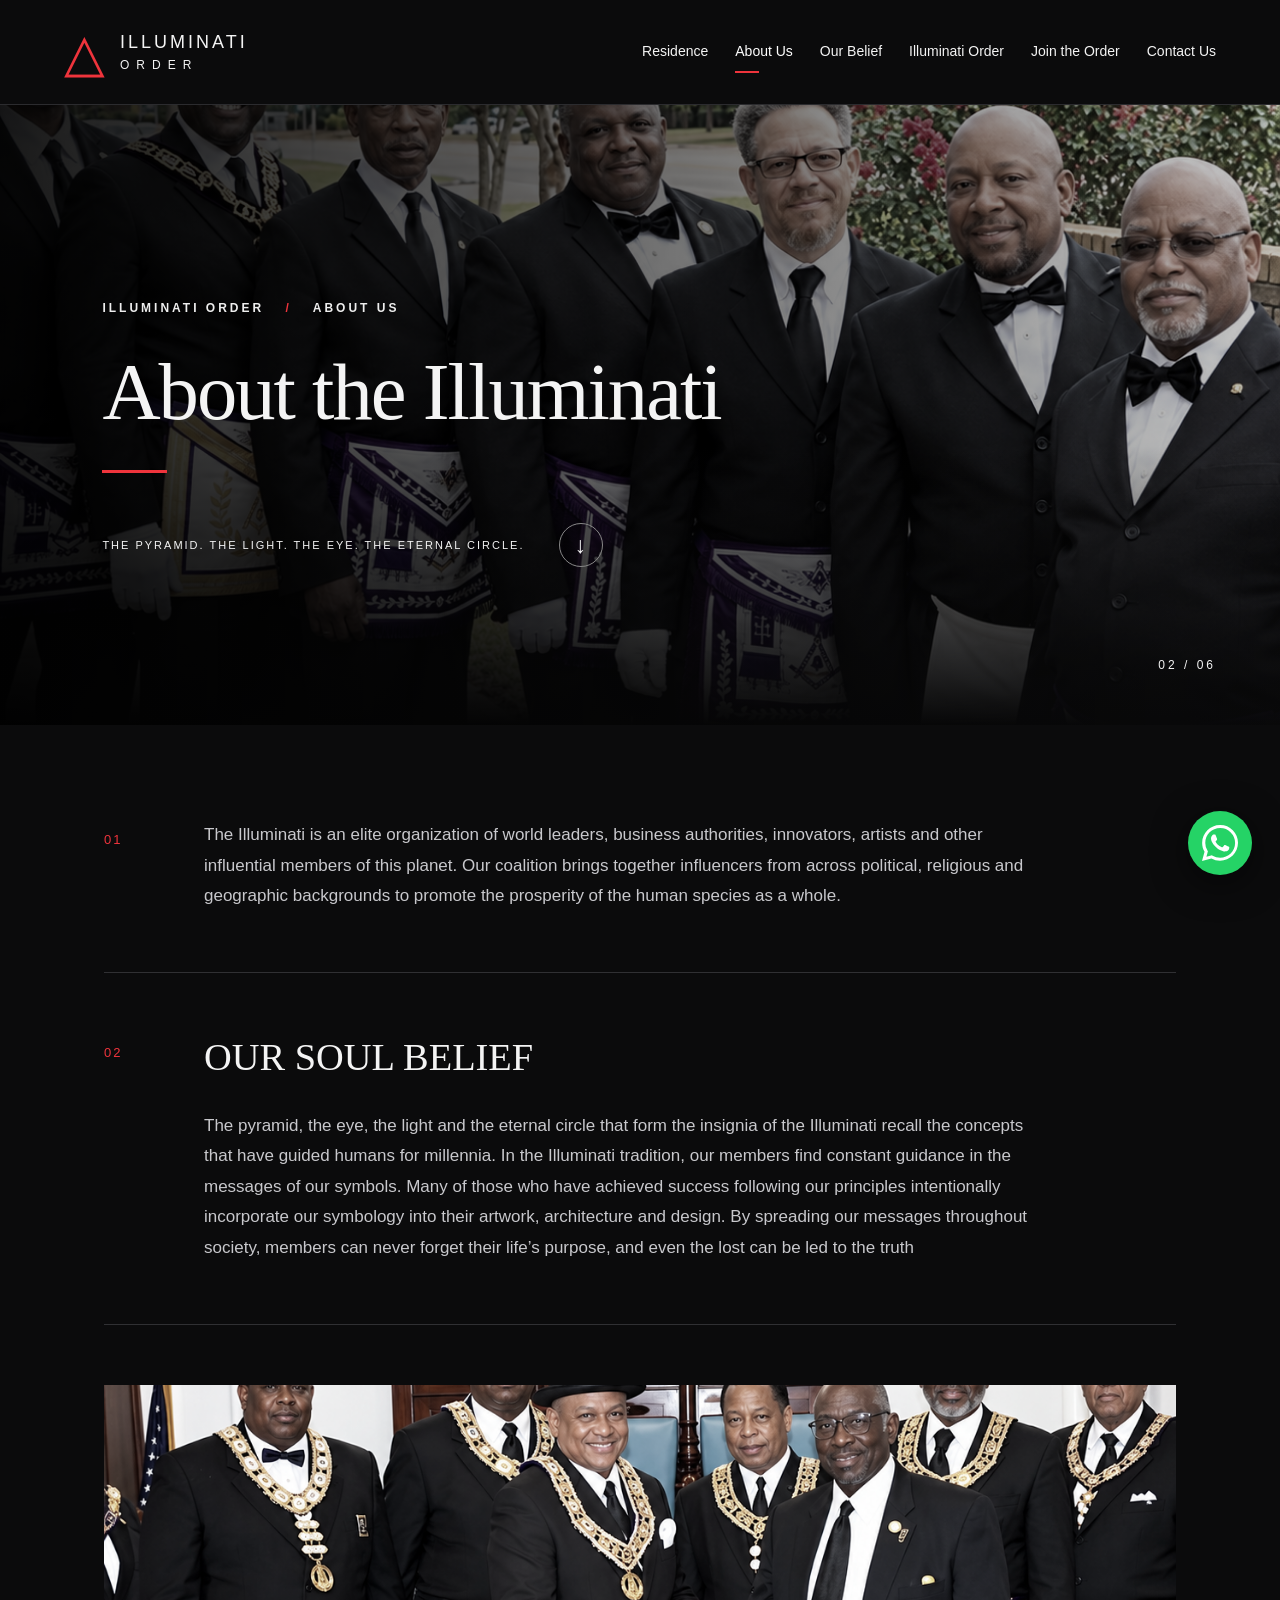
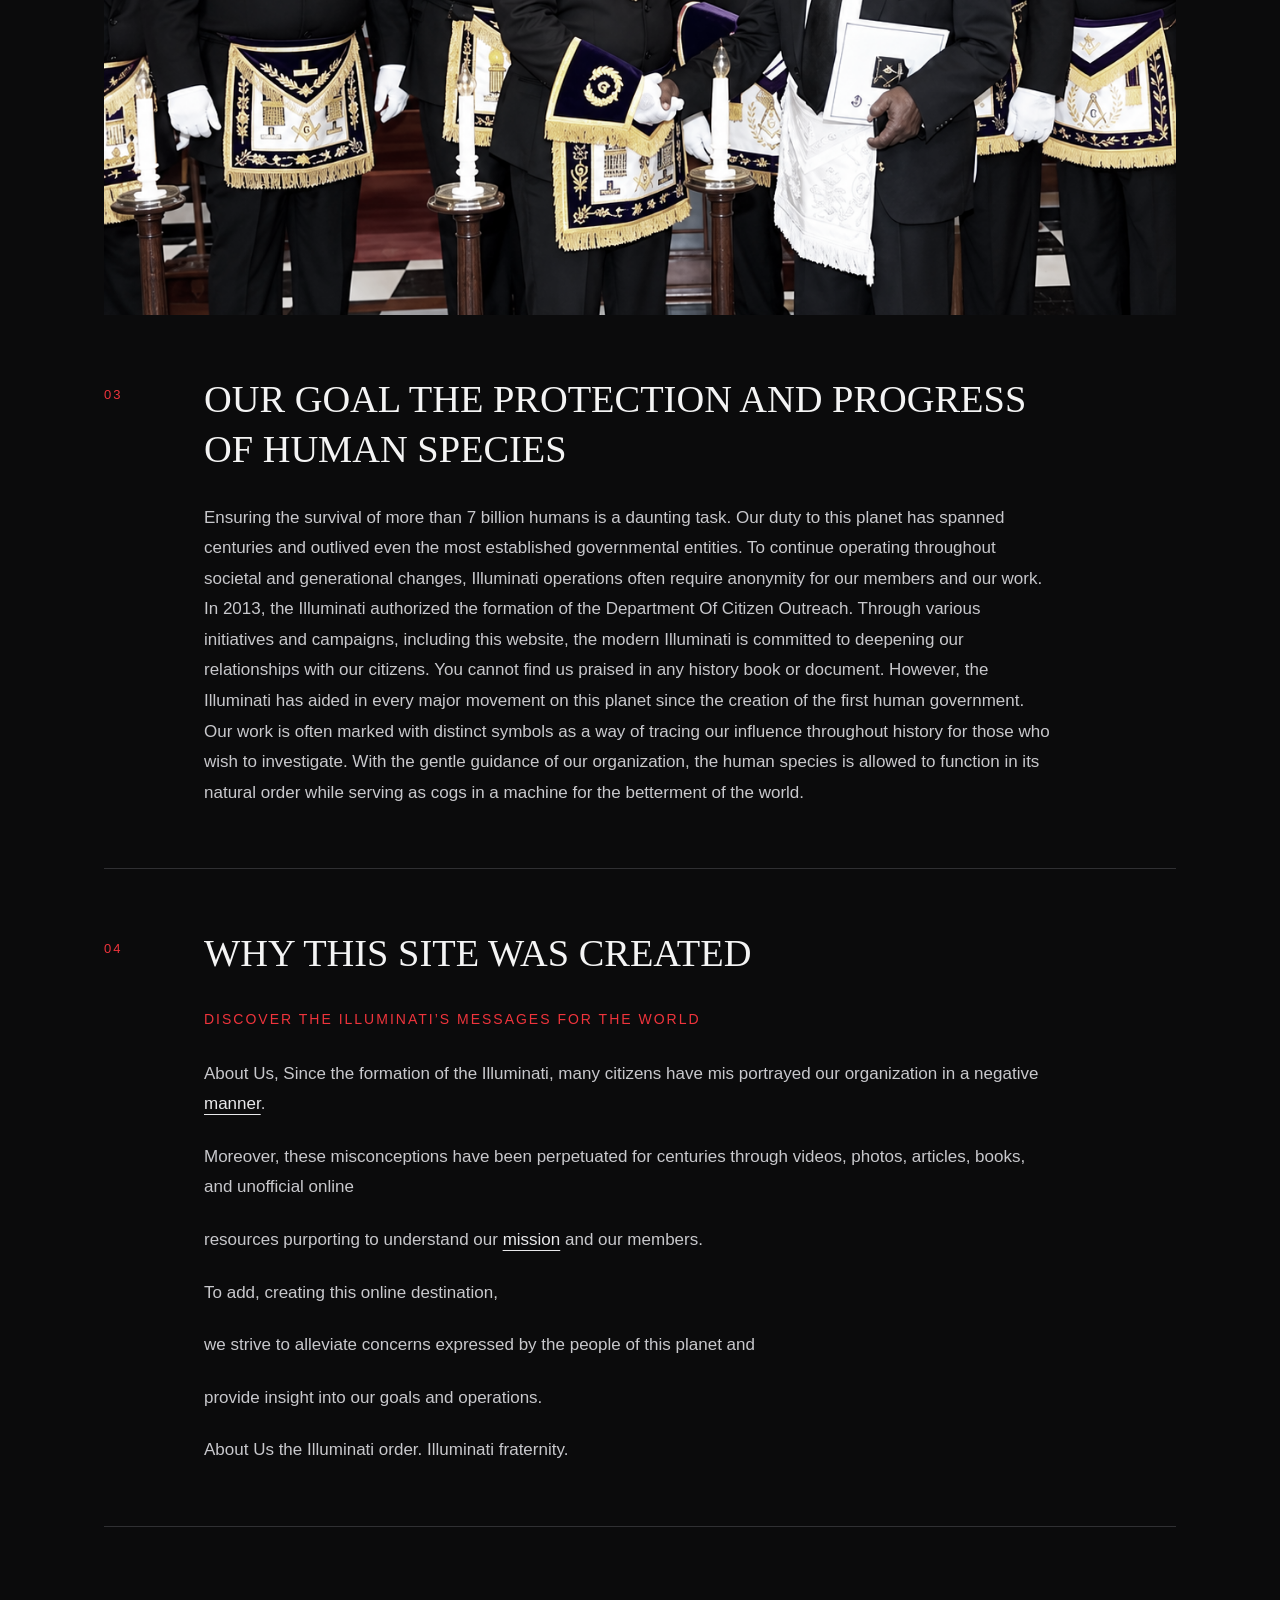
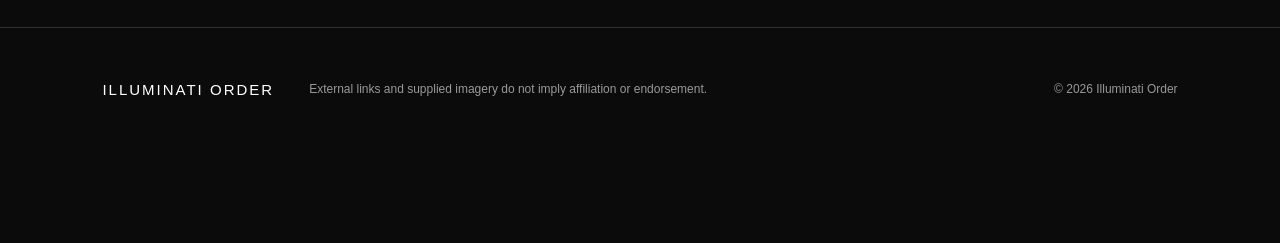
==== about-us.html @ 65c06353 "Add files via upload" ====
<!doctype html><html lang="en"><head><meta charset="utf-8"><meta name="viewport" content="width=device-width, initial-scale=1"><title>About Us | Illuminati Order</title><meta name="description" content="Illuminati Order — About Us."><link rel="icon" type="image/svg+xml" href="data:image/svg+xml,%3Csvg xmlns='http://www.w3.org/2000/svg' viewBox='0 0 32 32'%3E%3Crect width='32' height='32' fill='%23090909'/%3E%3Cpath d='M16 5L29 27H3Z' fill='none' stroke='%23e63138' stroke-width='2'/%3E%3Ccircle cx='16' cy='19' r='3' fill='white'/%3E%3C/svg%3E"><link rel="stylesheet" href="styles.css"><script defer src="app.js"></script></head><body><a class="skip" href="#main">Skip to content</a><header><a class="brand" href="index.html"><span class="brand-symbol" aria-hidden="true">△</span><span>ILLUMINATI<span class="brand-small">ORDER</span></span></a><nav aria-label="Main navigation"><a href="index.html" >Residence</a><a href="about-us.html" aria-current="page">About Us</a><a href="our-belief.html" >Our Belief</a><a href="illuminati-order.html" >Illuminati Order</a><a href="join-the-order.html" >Join the Order</a><a href="contact-us.html" >Contact Us</a></nav></header><main id="main"><section class="hero"><img src="assets/illumanti%20brotherhood.png" alt="User-provided illustrative imagery"><div class="hero-shade"></div><div class="hero-copy"><span class="eyebrow">ILLUMINATI ORDER <span class="slash">/</span> ABOUT US</span><h1>About the Illuminati</h1><div class="hero-bottom"><span>THE PYRAMID. THE LIGHT. THE EYE. THE ETERNAL CIRCLE.</span><a href="#content" aria-label="Read page content">↓</a></div></div><span class="hero-index">02 / 06</span></section><div id="content" class="content"><section class="reading reveal"><span class="section-number">01</span><div><p>The Illuminati is an elite organization of world leaders, business authorities, innovators, artists and other influential members of this planet. Our coalition brings together influencers from across political, religious and geographic backgrounds to promote the prosperity of the human species as a whole.</p></div></section><section class="reading reveal"><span class="section-number">02</span><div><h2>OUR SOUL BELIEF</h2><p>The pyramid, the eye, the light and the eternal circle that form the insignia of the Illuminati recall the concepts that have guided humans for millennia. In the Illuminati tradition, our members find constant guidance in the messages of our symbols. Many of those who have achieved success following our principles intentionally incorporate our symbology into their artwork, architecture and design. By spreading our messages throughout society, members can never forget their life’s purpose, and even the lost can be led to the truth</p></div></section><figure class="wide-image reveal"><img src="assets/illuminati%20group%20photo.png" alt="User-provided illustrative imagery" loading="lazy"></figure><section class="reading reveal"><span class="section-number">03</span><div><h2>OUR GOAL THE PROTECTION AND PROGRESS OF HUMAN SPECIES</h2><p>Ensuring the survival of more than 7 billion humans is a daunting task. Our duty to this planet has spanned centuries and outlived even the most established governmental entities. To continue operating throughout societal and generational changes, Illuminati operations often require anonymity for our members and our work. In 2013, the Illuminati authorized the formation of the Department Of Citizen Outreach. Through various initiatives and campaigns, including this website, the modern Illuminati is committed to deepening our relationships with our citizens. You cannot find us praised in any history book or document. However, the Illuminati has aided in every major movement on this planet since the creation of the first human government. Our work is often marked with distinct symbols as a way of tracing our influence throughout history for those who wish to investigate. With the gentle guidance of our organization, the human species is allowed to function in its natural order while serving as cogs in a machine for the betterment of the world.</p></div></section><section class="reading reveal"><span class="section-number">04</span><div><h2>WHY THIS SITE WAS CREATED</h2><p><span class="subheading">DISCOVER THE ILLUMINATI’S MESSAGES FOR THE WORLD</span>About Us, Since the formation of the Illuminati, many citizens have mis portrayed our organization in a negative <a href="https://illuminatiworldasociety.org/join-the-illuminati/" target="_blank" rel="noopener noreferrer">manner</a>.</p><p>Moreover, these misconceptions have been perpetuated for centuries through videos, photos, articles, books, and unofficial online</p><p>resources purporting to understand our <a href="https://www.bing.com/" target="_blank" rel="noopener noreferrer">mission</a> and our members.</p><p>To add, creating this online destination,</p><p>we strive to alleviate concerns expressed by the people of this planet and</p><p>provide insight into our goals and operations.</p><p>About Us the Illuminati order. Illuminati fraternity.</p></div></section></div></main><footer><a class="footer-title" href="index.html">ILLUMINATI ORDER</a><p>External links and supplied imagery do not imply affiliation or endorsement.</p><span>© 2026 Illuminati Order</span></footer><a class="whatsapp" href="https://wa.me/256779151360" target="_blank" rel="noopener noreferrer" aria-label="Chat on WhatsApp at +256779151360"><svg viewBox="0 0 24 24" aria-hidden="true" focusable="false"><path fill="currentColor" d="M20.52 3.48A11.87 11.87 0 0 0 12.05 0C5.47 0 .11 5.35.1 11.94c0 2.1.55 4.16 1.6 5.97L0 24l6.25-1.64a11.95 11.95 0 0 0 5.8 1.48h.01C18.64 23.84 24 18.49 24 11.9c0-3.19-1.24-6.18-3.48-8.42ZM12.06 21.8a9.9 9.9 0 0 1-5.04-1.38l-.36-.21-3.71.97.99-3.62-.24-.37a9.86 9.86 0 0 1-1.52-5.25c0-5.47 4.46-9.92 9.94-9.92a9.85 9.85 0 0 1 7.03 2.92 9.87 9.87 0 0 1 2.91 7.03c0 5.47-4.47 9.83-10 9.83Zm5.45-7.42c-.3-.15-1.77-.87-2.04-.97-.27-.1-.47-.15-.67.15-.2.3-.77.97-.94 1.17-.17.2-.35.22-.65.07-.3-.15-1.26-.46-2.4-1.48-.89-.79-1.48-1.77-1.65-2.07-.17-.3-.02-.46.13-.61.13-.13.3-.35.45-.52.15-.17.2-.3.3-.5.1-.2.05-.37-.03-.52-.07-.15-.67-1.62-.92-2.22-.24-.58-.49-.5-.67-.51h-.57c-.2 0-.52.07-.8.37-.27.3-1.04 1.02-1.04 2.49 0 1.47 1.07 2.89 1.22 3.08.15.2 2.11 3.22 5.12 4.52.71.31 1.27.49 1.7.63.72.23 1.38.2 1.9.12.58-.09 1.77-.72 2.02-1.42.25-.7.25-1.3.17-1.42-.07-.12-.27-.2-.57-.35Z"/></svg></a></body></html>
---- styles.css ----
:root{color-scheme:dark;--red:#ef343c;--bg:#0b0b0c;--muted:#b1b1b6}*{box-sizing:border-box}html{scroll-behavior:smooth;scroll-padding-top:30px}body{margin:0;background:var(--bg);color:#f4f4f4;font-family:Arial,Helvetica,sans-serif;font-size:17px;line-height:1.8}a{color:inherit;text-underline-offset:5px}a:hover{color:var(--red)}header{min-height:105px;padding:22px 5%;display:flex;align-items:center;justify-content:space-between;gap:30px;border-bottom:1px solid #2b2b2e}.brand{display:flex;align-items:center;gap:12px;text-decoration:none;font-size:18px;letter-spacing:3px;line-height:1.25}.brand-symbol{font-size:53px;color:var(--red);line-height:1}.brand-small{display:block;font-size:12px;letter-spacing:7px;margin-top:5px}nav{display:flex;gap:27px;flex-wrap:wrap}nav a{font-size:14px;text-decoration:none;white-space:nowrap;padding:8px 0;position:relative}nav a[aria-current]{color:white}nav a[aria-current]:after{content:'';position:absolute;bottom:0;left:0;width:24px;height:2px;background:var(--red)}.hero{height:620px;min-height:480px;position:relative;overflow:hidden;background:#151515}.hero>img{width:100%;height:100%;object-fit:cover;object-position:center 44%;filter:saturate(.35)}.hero-shade{position:absolute;inset:0;background:linear-gradient(90deg,rgba(0,0,0,.9),rgba(0,0,0,.22)),linear-gradient(0deg,#0b0b0c,transparent 45%)}.hero-copy{position:absolute;inset:0;padding:85px 8% 50px;display:flex;flex-direction:column;justify-content:center}.eyebrow{font-size:12px;letter-spacing:3px;font-weight:700;color:#eee}.slash{color:var(--red);margin:0 15px}h1{font-family:Georgia,'Times New Roman',serif;font-weight:400;font-size:clamp(48px,6.3vw,92px);line-height:1.07;letter-spacing:-2px;max-width:790px;margin:30px 0 50px}h1:after{content:'';display:block;width:65px;height:3px;background:var(--red);margin-top:35px}.hero-bottom{display:flex;gap:35px;align-items:center;max-width:730px;font-size:11px;letter-spacing:2px}.hero-bottom a{border:1px solid #888;border-radius:50%;height:44px;width:44px;display:grid;place-items:center;text-decoration:none;font-size:23px;flex-shrink:0}.hero-index{position:absolute;right:5%;bottom:48px;font-size:12px;letter-spacing:3px}.independent{padding:22px 8%;border-bottom:1px solid #28282a;display:flex;gap:30px;align-items:center;font-size:11px;letter-spacing:1.6px;color:var(--red)}.independent span{max-width:900px;font-size:12px;line-height:1.6;letter-spacing:0;color:var(--muted)}.content{max-width:1200px;margin:auto;padding:35px 5% 100px}.reading{display:grid;grid-template-columns:75px 1fr;gap:25px;padding:60px 0;border-bottom:1px solid #303033}.section-number{font-size:13px;color:var(--red);letter-spacing:2px;padding-top:8px}.reading>div{max-width:850px}h2{font-family:Georgia,serif;font-size:clamp(27px,3vw,40px);font-weight:400;line-height:1.3;margin:0 0 28px}.reading p{color:#c8c8cc;margin:0 0 22px}.reading p:last-child{margin-bottom:0}.reading p a{color:#e9e9eb}.subheading{display:block;color:var(--red);font-size:14px;letter-spacing:2px;margin-bottom:26px}.wide-image{margin:60px 0 0}.wide-image img{width:100%;max-height:530px;object-fit:cover;display:block;filter:saturate(.45)}figcaption{font-size:12px;color:#999;margin-top:10px}.contact-layout{display:grid;grid-template-columns:1fr 1fr;gap:65px;padding:65px 0}.contact-layout h2{margin-top:20px}.contact-layout a{overflow-wrap:anywhere}label{display:block;font-size:14px;margin-bottom:20px}input,textarea{display:block;width:100%;margin-top:8px;padding:14px;background:#151517;border:1px solid #505055;color:white;font:inherit;border-radius:0}textarea{resize:vertical}button{background:var(--red);color:white;border:0;padding:17px 23px;font:inherit;font-size:15px;cursor:pointer;width:100%;display:flex;justify-content:space-between}button:hover{background:#c9242b}.muted{font-size:13px;color:var(--muted)}footer{padding:48px 8% 140px;border-top:1px solid #303033;display:flex;flex-wrap:wrap;gap:20px 35px;align-items:center;font-size:12px;color:#999}footer p{margin:0;flex:1}.footer-title{font-size:15px;letter-spacing:2px;color:white;text-decoration:none}.whatsapp{position:fixed;right:28px;bottom:25px;z-index:10;display:flex;align-items:center;gap:18px;background:#dc2730;padding:13px 20px;box-shadow:0 8px 35px #0008;text-decoration:none;font-size:14px;line-height:1.5;animation:shake 6s ease-in-out infinite}.whatsapp:hover{color:white;background:#b51f26;animation-play-state:paused}.whatsapp small{display:block;font-size:12px;letter-spacing:1px}.chat-icon{font-size:24px}.skip{position:fixed;top:-100px;z-index:100;background:white;color:black;padding:10px}.skip:focus{top:0}:focus-visible{outline:3px solid white;outline-offset:5px}.reveal.ready{opacity:0;transform:translateY(25px);transition:opacity .7s,transform .7s}.reveal.ready.visible{opacity:1;transform:none}@keyframes shake{0%,85%,100%{transform:translateX(0)}88%,94%{transform:translateX(-4px) rotate(-1deg)}91%,97%{transform:translateX(4px) rotate(1deg)}}@media(max-width:1050px){header{align-items:flex-start;flex-direction:column;gap:18px}nav{gap:15px 25px}.hero{height:560px}.contact-layout{gap:35px}}@media(max-width:600px){header{padding:22px 6%}nav{gap:10px 20px}nav a{font-size:13px}.hero{height:520px}.hero-copy{padding:50px 7%}.hero-bottom{font-size:10px;gap:15px;max-width:95%}.hero-index{display:none}.eyebrow{font-size:10px;letter-spacing:1.5px}h1{letter-spacing:-1px}.independent{display:block;padding:20px 7%}.independent span{display:block;margin-top:8px}.content{padding:10px 7% 65px}.reading{grid-template-columns:30px 1fr;gap:15px;padding:40px 0}.section-number{font-size:11px}.contact-layout{grid-template-columns:1fr}.whatsapp{right:16px;bottom:16px;padding:10px 16px}footer{display:block}footer p{margin:20px 0}.wide-image img{min-height:280px}.reading p{font-size:16px}}@media(prefers-reduced-motion:reduce){html{scroll-behavior:auto}.whatsapp{animation:none}.reveal.ready{opacity:1;transform:none;transition:none}}

/* Compact contact icon and Residence emblem */
.brand-eye{width:62px;height:62px;object-fit:cover;border-radius:50%;border:1px solid #4e3535}.whatsapp{width:64px;height:64px;display:grid;place-items:center;padding:14px;border-radius:50%;background:#25d366;color:#fff;animation:whatsapp-dance 3.5s ease-in-out infinite}.whatsapp svg{width:36px;height:36px}.whatsapp:hover{background:#128c7e;color:white}.whatsapp:focus-visible{outline:3px solid white;outline-offset:5px}@keyframes whatsapp-dance{0%,65%,100%{transform:translateY(0) rotate(0)}72%{transform:translateY(-9px) rotate(-12deg)}79%{transform:translateY(0) rotate(10deg)}86%{transform:translateY(-6px) rotate(-8deg)}93%{transform:translateY(0) rotate(5deg)}}@media(prefers-reduced-motion:reduce){.whatsapp{animation:none}}
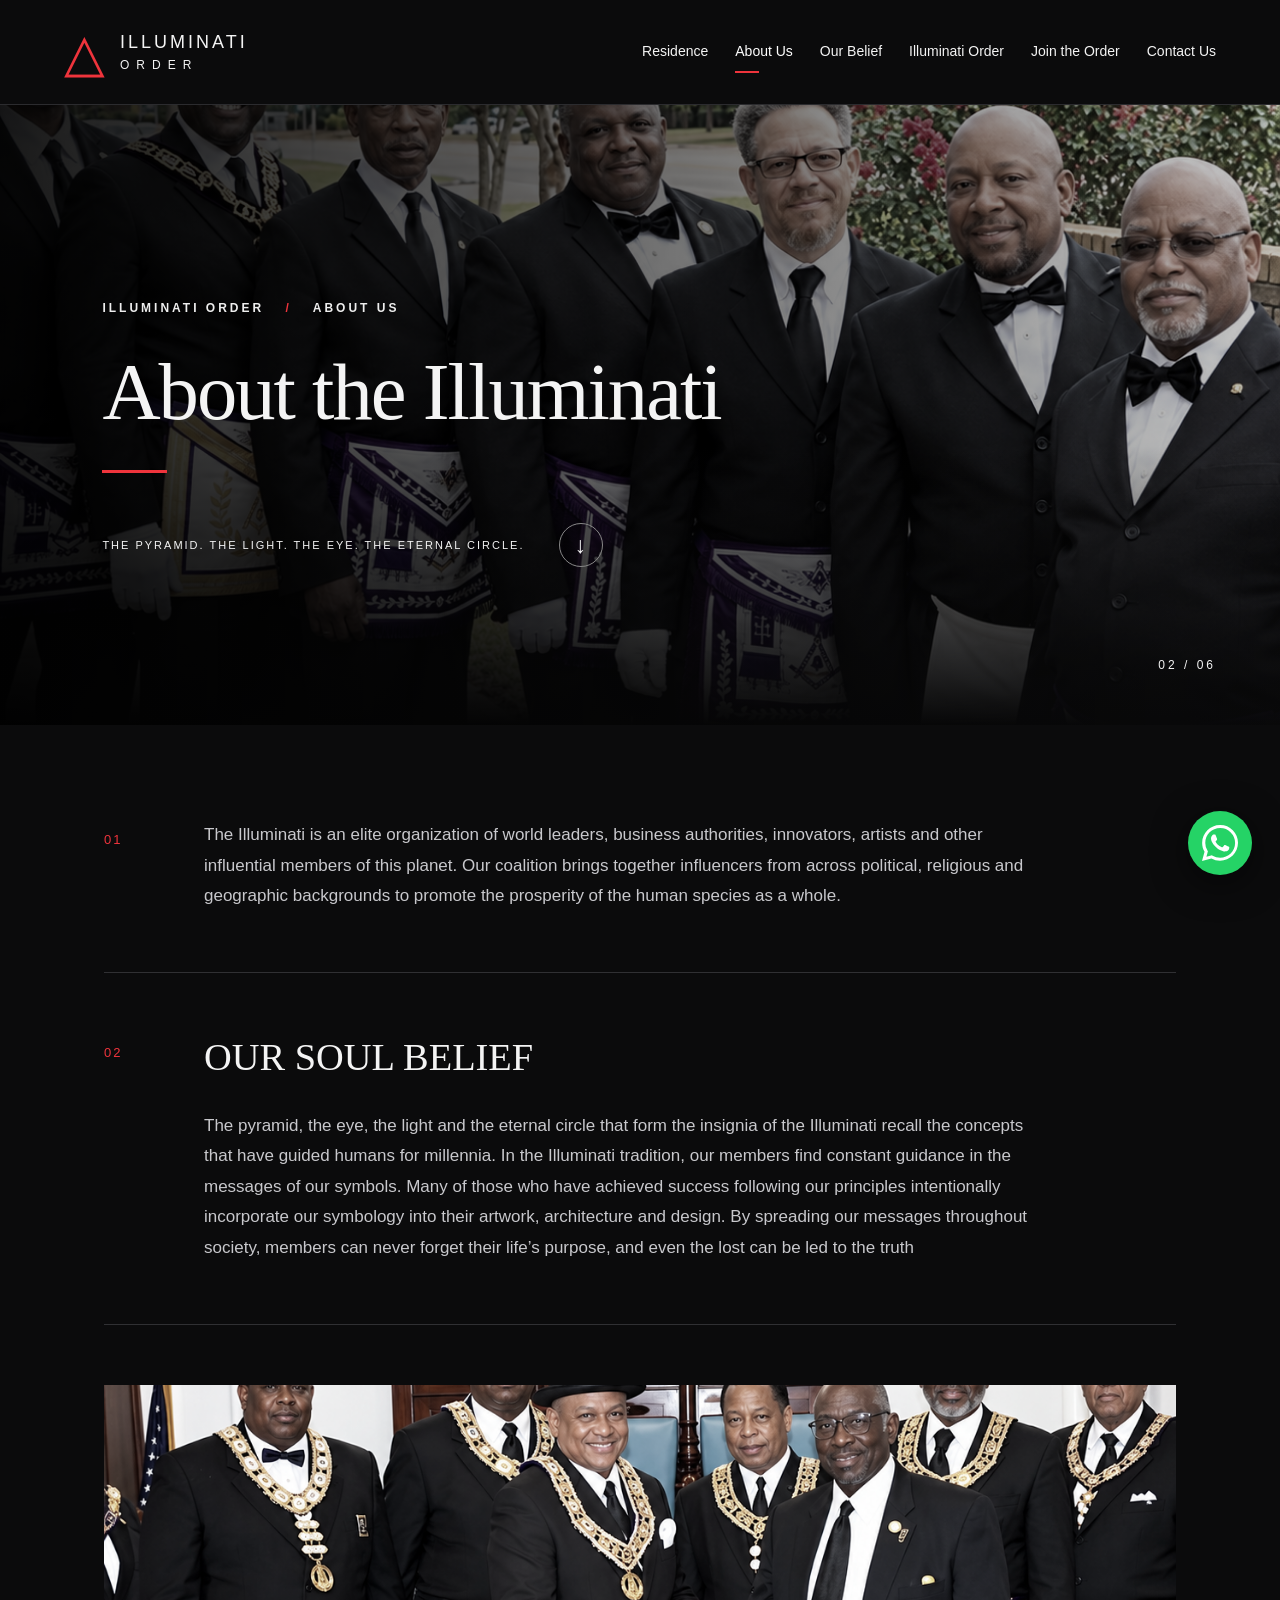
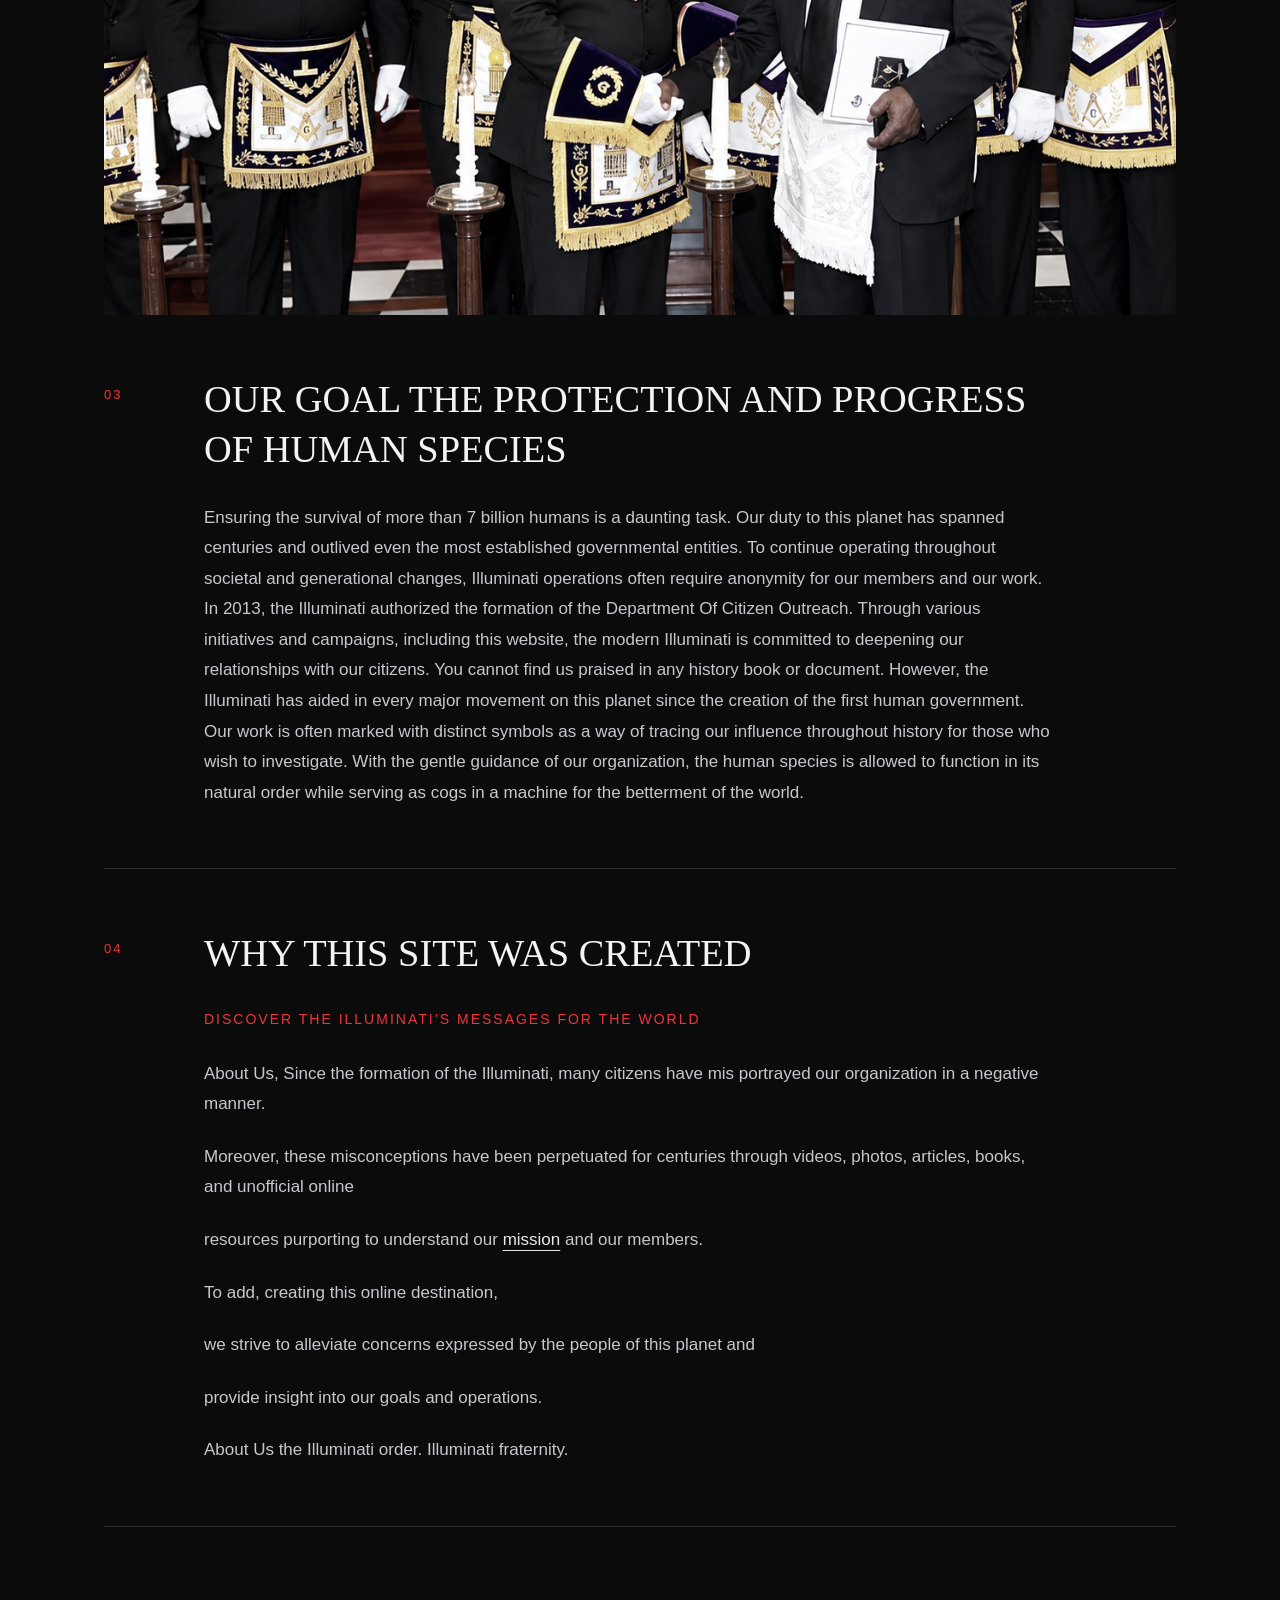
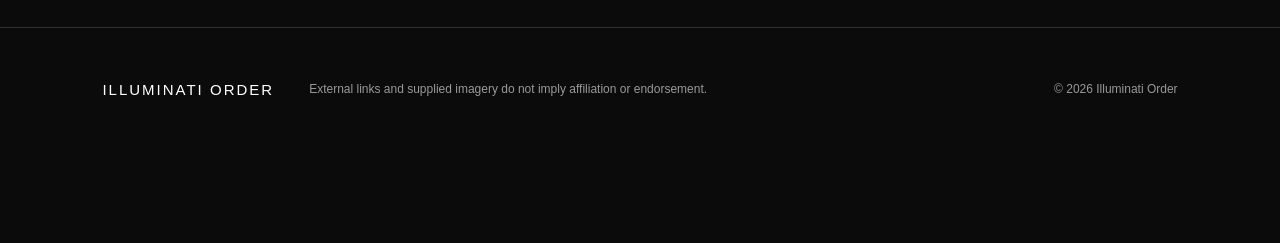
==== commit 6abd985a: "Add files via upload" ====
--- a/about-us.html
+++ b/about-us.html
@@ -1 +1 @@
-<!doctype html><html lang="en"><head><meta charset="utf-8"><meta name="viewport" content="width=device-width, initial-scale=1"><title>About Us | Illuminati Order</title><meta name="description" content="Illuminati Order — About Us."><link rel="icon" type="image/svg+xml" href="data:image/svg+xml,%3Csvg xmlns='http://www.w3.org/2000/svg' viewBox='0 0 32 32'%3E%3Crect width='32' height='32' fill='%23090909'/%3E%3Cpath d='M16 5L29 27H3Z' fill='none' stroke='%23e63138' stroke-width='2'/%3E%3Ccircle cx='16' cy='19' r='3' fill='white'/%3E%3C/svg%3E"><link rel="stylesheet" href="styles.css"><script defer src="app.js"></script></head><body><a class="skip" href="#main">Skip to content</a><header><a class="brand" href="index.html"><span class="brand-symbol" aria-hidden="true">△</span><span>ILLUMINATI<span class="brand-small">ORDER</span></span></a><nav aria-label="Main navigation"><a href="index.html" >Residence</a><a href="about-us.html" aria-current="page">About Us</a><a href="our-belief.html" >Our Belief</a><a href="illuminati-order.html" >Illuminati Order</a><a href="join-the-order.html" >Join the Order</a><a href="contact-us.html" >Contact Us</a></nav></header><main id="main"><section class="hero"><img src="assets/illumanti%20brotherhood.png" alt="User-provided illustrative imagery"><div class="hero-shade"></div><div class="hero-copy"><span class="eyebrow">ILLUMINATI ORDER <span class="slash">/</span> ABOUT US</span><h1>About the Illuminati</h1><div class="hero-bottom"><span>THE PYRAMID. THE LIGHT. THE EYE. THE ETERNAL CIRCLE.</span><a href="#content" aria-label="Read page content">↓</a></div></div><span class="hero-index">02 / 06</span></section><div id="content" class="content"><section class="reading reveal"><span class="section-number">01</span><div><p>The Illuminati is an elite organization of world leaders, business authorities, innovators, artists and other influential members of this planet. Our coalition brings together influencers from across political, religious and geographic backgrounds to promote the prosperity of the human species as a whole.</p></div></section><section class="reading reveal"><span class="section-number">02</span><div><h2>OUR SOUL BELIEF</h2><p>The pyramid, the eye, the light and the eternal circle that form the insignia of the Illuminati recall the concepts that have guided humans for millennia. In the Illuminati tradition, our members find constant guidance in the messages of our symbols. Many of those who have achieved success following our principles intentionally incorporate our symbology into their artwork, architecture and design. By spreading our messages throughout society, members can never forget their life’s purpose, and even the lost can be led to the truth</p></div></section><figure class="wide-image reveal"><img src="assets/illuminati%20group%20photo.png" alt="User-provided illustrative imagery" loading="lazy"></figure><section class="reading reveal"><span class="section-number">03</span><div><h2>OUR GOAL THE PROTECTION AND PROGRESS OF HUMAN SPECIES</h2><p>Ensuring the survival of more than 7 billion humans is a daunting task. Our duty to this planet has spanned centuries and outlived even the most established governmental entities. To continue operating throughout societal and generational changes, Illuminati operations often require anonymity for our members and our work. In 2013, the Illuminati authorized the formation of the Department Of Citizen Outreach. Through various initiatives and campaigns, including this website, the modern Illuminati is committed to deepening our relationships with our citizens. You cannot find us praised in any history book or document. However, the Illuminati has aided in every major movement on this planet since the creation of the first human government. Our work is often marked with distinct symbols as a way of tracing our influence throughout history for those who wish to investigate. With the gentle guidance of our organization, the human species is allowed to function in its natural order while serving as cogs in a machine for the betterment of the world.</p></div></section><section class="reading reveal"><span class="section-number">04</span><div><h2>WHY THIS SITE WAS CREATED</h2><p><span class="subheading">DISCOVER THE ILLUMINATI’S MESSAGES FOR THE WORLD</span>About Us, Since the formation of the Illuminati, many citizens have mis portrayed our organization in a negative <a href="https://illuminatiworldasociety.org/join-the-illuminati/" target="_blank" rel="noopener noreferrer">manner</a>.</p><p>Moreover, these misconceptions have been perpetuated for centuries through videos, photos, articles, books, and unofficial online</p><p>resources purporting to understand our <a href="https://www.bing.com/" target="_blank" rel="noopener noreferrer">mission</a> and our members.</p><p>To add, creating this online destination,</p><p>we strive to alleviate concerns expressed by the people of this planet and</p><p>provide insight into our goals and operations.</p><p>About Us the Illuminati order. Illuminati fraternity.</p></div></section></div></main><footer><a class="footer-title" href="index.html">ILLUMINATI ORDER</a><p>External links and supplied imagery do not imply affiliation or endorsement.</p><span>© 2026 Illuminati Order</span></footer><a class="whatsapp" href="https://wa.me/256779151360" target="_blank" rel="noopener noreferrer" aria-label="Chat on WhatsApp at +256779151360"><svg viewBox="0 0 24 24" aria-hidden="true" focusable="false"><path fill="currentColor" d="M20.52 3.48A11.87 11.87 0 0 0 12.05 0C5.47 0 .11 5.35.1 11.94c0 2.1.55 4.16 1.6 5.97L0 24l6.25-1.64a11.95 11.95 0 0 0 5.8 1.48h.01C18.64 23.84 24 18.49 24 11.9c0-3.19-1.24-6.18-3.48-8.42ZM12.06 21.8a9.9 9.9 0 0 1-5.04-1.38l-.36-.21-3.71.97.99-3.62-.24-.37a9.86 9.86 0 0 1-1.52-5.25c0-5.47 4.46-9.92 9.94-9.92a9.85 9.85 0 0 1 7.03 2.92 9.87 9.87 0 0 1 2.91 7.03c0 5.47-4.47 9.83-10 9.83Zm5.45-7.42c-.3-.15-1.77-.87-2.04-.97-.27-.1-.47-.15-.67.15-.2.3-.77.97-.94 1.17-.17.2-.35.22-.65.07-.3-.15-1.26-.46-2.4-1.48-.89-.79-1.48-1.77-1.65-2.07-.17-.3-.02-.46.13-.61.13-.13.3-.35.45-.52.15-.17.2-.3.3-.5.1-.2.05-.37-.03-.52-.07-.15-.67-1.62-.92-2.22-.24-.58-.49-.5-.67-.51h-.57c-.2 0-.52.07-.8.37-.27.3-1.04 1.02-1.04 2.49 0 1.47 1.07 2.89 1.22 3.08.15.2 2.11 3.22 5.12 4.52.71.31 1.27.49 1.7.63.72.23 1.38.2 1.9.12.58-.09 1.77-.72 2.02-1.42.25-.7.25-1.3.17-1.42-.07-.12-.27-.2-.57-.35Z"/></svg></a></body></html>+<!doctype html><html lang="en"><head><meta charset="utf-8"><meta name="viewport" content="width=device-width, initial-scale=1"><title>About Us | Illuminati Order</title><meta name="description" content="Illuminati Order — About Us."><link rel="icon" type="image/svg+xml" href="data:image/svg+xml,%3Csvg xmlns='http://www.w3.org/2000/svg' viewBox='0 0 32 32'%3E%3Crect width='32' height='32' fill='%23090909'/%3E%3Cpath d='M16 5L29 27H3Z' fill='none' stroke='%23e63138' stroke-width='2'/%3E%3Ccircle cx='16' cy='19' r='3' fill='white'/%3E%3C/svg%3E"><link rel="stylesheet" href="styles.css"><script defer src="app.js"></script></head><body><a class="skip" href="#main">Skip to content</a><header><a class="brand" href="index.html"><span class="brand-symbol" aria-hidden="true">△</span><span>ILLUMINATI<span class="brand-small">ORDER</span></span></a><nav aria-label="Main navigation"><a href="index.html" >Residence</a><a href="about-us.html" aria-current="page">About Us</a><a href="our-belief.html" >Our Belief</a><a href="illuminati-order.html" >Illuminati Order</a><a href="join-the-order.html" >Join the Order</a><a href="contact-us.html" >Contact Us</a></nav></header><main id="main"><section class="hero"><img src="assets/illumanti%20brotherhood.png" alt="User-provided illustrative imagery"><div class="hero-shade"></div><div class="hero-copy"><span class="eyebrow">ILLUMINATI ORDER <span class="slash">/</span> ABOUT US</span><h1>About the Illuminati</h1><div class="hero-bottom"><span>THE PYRAMID. THE LIGHT. THE EYE. THE ETERNAL CIRCLE.</span><a href="#content" aria-label="Read page content">↓</a></div></div><span class="hero-index">02 / 06</span></section><div id="content" class="content"><section class="reading reveal"><span class="section-number">01</span><div><p>The Illuminati is an elite organization of world leaders, business authorities, innovators, artists and other influential members of this planet. Our coalition brings together influencers from across political, religious and geographic backgrounds to promote the prosperity of the human species as a whole.</p></div></section><section class="reading reveal"><span class="section-number">02</span><div><h2>OUR SOUL BELIEF</h2><p>The pyramid, the eye, the light and the eternal circle that form the insignia of the Illuminati recall the concepts that have guided humans for millennia. In the Illuminati tradition, our members find constant guidance in the messages of our symbols. Many of those who have achieved success following our principles intentionally incorporate our symbology into their artwork, architecture and design. By spreading our messages throughout society, members can never forget their life’s purpose, and even the lost can be led to the truth</p></div></section><figure class="wide-image reveal"><img src="assets/illuminati%20group%20photo.png" alt="User-provided illustrative imagery" loading="lazy"></figure><section class="reading reveal"><span class="section-number">03</span><div><h2>OUR GOAL THE PROTECTION AND PROGRESS OF HUMAN SPECIES</h2><p>Ensuring the survival of more than 7 billion humans is a daunting task. Our duty to this planet has spanned centuries and outlived even the most established governmental entities. To continue operating throughout societal and generational changes, Illuminati operations often require anonymity for our members and our work. In 2013, the Illuminati authorized the formation of the Department Of Citizen Outreach. Through various initiatives and campaigns, including this website, the modern Illuminati is committed to deepening our relationships with our citizens. You cannot find us praised in any history book or document. However, the Illuminati has aided in every major movement on this planet since the creation of the first human government. Our work is often marked with distinct symbols as a way of tracing our influence throughout history for those who wish to investigate. With the gentle guidance of our organization, the human species is allowed to function in its natural order while serving as cogs in a machine for the betterment of the world.</p></div></section><section class="reading reveal"><span class="section-number">04</span><div><h2>WHY THIS SITE WAS CREATED</h2><p><span class="subheading">DISCOVER THE ILLUMINATI’S MESSAGES FOR THE WORLD</span>About Us, Since the formation of the Illuminati, many citizens have mis portrayed our organization in a negative manner.</p><p>Moreover, these misconceptions have been perpetuated for centuries through videos, photos, articles, books, and unofficial online</p><p>resources purporting to understand our <a href="https://www.bing.com/" target="_blank" rel="noopener noreferrer">mission</a> and our members.</p><p>To add, creating this online destination,</p><p>we strive to alleviate concerns expressed by the people of this planet and</p><p>provide insight into our goals and operations.</p><p>About Us the Illuminati order. Illuminati fraternity.</p></div></section></div></main><footer><a class="footer-title" href="index.html">ILLUMINATI ORDER</a><p>External links and supplied imagery do not imply affiliation or endorsement.</p><span>© 2026 Illuminati Order</span></footer><a class="whatsapp" href="https://wa.me/256779151360" target="_blank" rel="noopener noreferrer" aria-label="Chat on WhatsApp at +256779151360"><svg viewBox="0 0 24 24" aria-hidden="true" focusable="false"><path fill="currentColor" d="M20.52 3.48A11.87 11.87 0 0 0 12.05 0C5.47 0 .11 5.35.1 11.94c0 2.1.55 4.16 1.6 5.97L0 24l6.25-1.64a11.95 11.95 0 0 0 5.8 1.48h.01C18.64 23.84 24 18.49 24 11.9c0-3.19-1.24-6.18-3.48-8.42ZM12.06 21.8a9.9 9.9 0 0 1-5.04-1.38l-.36-.21-3.71.97.99-3.62-.24-.37a9.86 9.86 0 0 1-1.52-5.25c0-5.47 4.46-9.92 9.94-9.92a9.85 9.85 0 0 1 7.03 2.92 9.87 9.87 0 0 1 2.91 7.03c0 5.47-4.47 9.83-10 9.83Zm5.45-7.42c-.3-.15-1.77-.87-2.04-.97-.27-.1-.47-.15-.67.15-.2.3-.77.97-.94 1.17-.17.2-.35.22-.65.07-.3-.15-1.26-.46-2.4-1.48-.89-.79-1.48-1.77-1.65-2.07-.17-.3-.02-.46.13-.61.13-.13.3-.35.45-.52.15-.17.2-.3.3-.5.1-.2.05-.37-.03-.52-.07-.15-.67-1.62-.92-2.22-.24-.58-.49-.5-.67-.51h-.57c-.2 0-.52.07-.8.37-.27.3-1.04 1.02-1.04 2.49 0 1.47 1.07 2.89 1.22 3.08.15.2 2.11 3.22 5.12 4.52.71.31 1.27.49 1.7.63.72.23 1.38.2 1.9.12.58-.09 1.77-.72 2.02-1.42.25-.7.25-1.3.17-1.42-.07-.12-.27-.2-.57-.35Z"/></svg></a></body></html>
